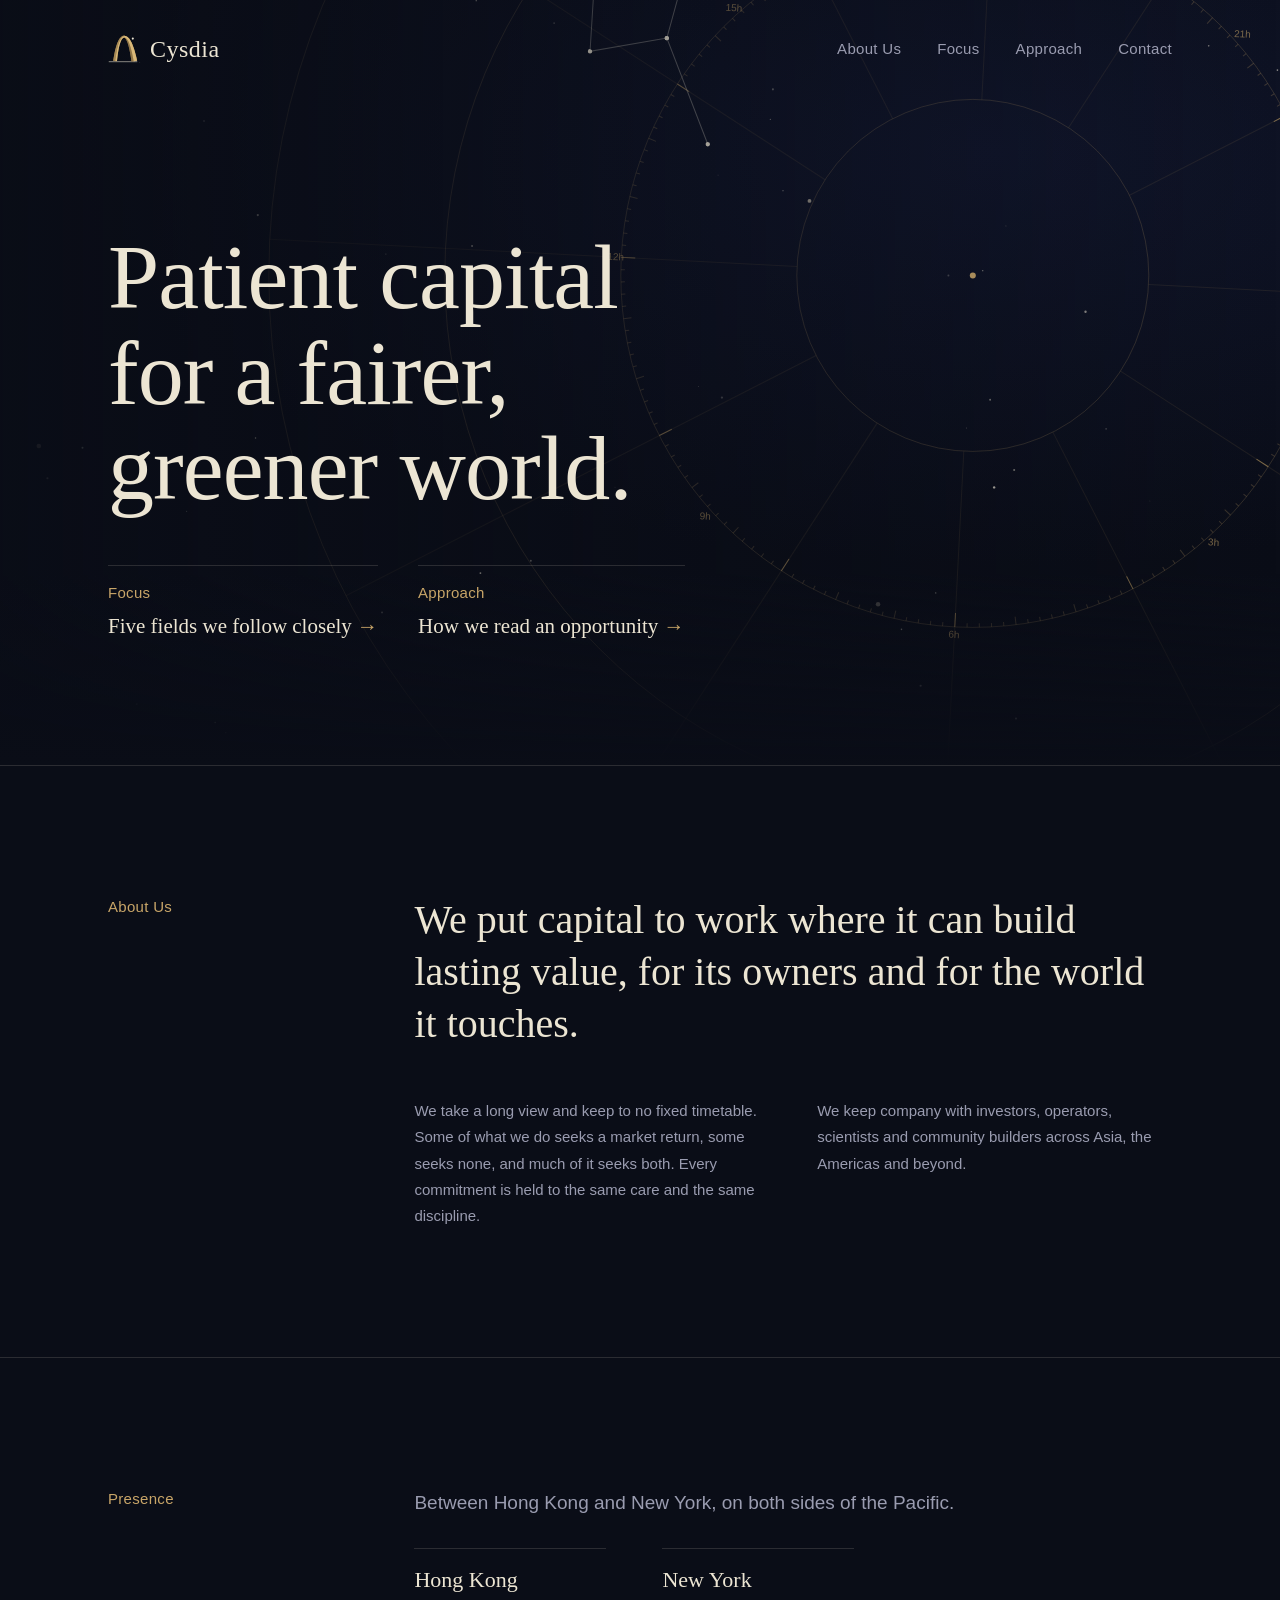
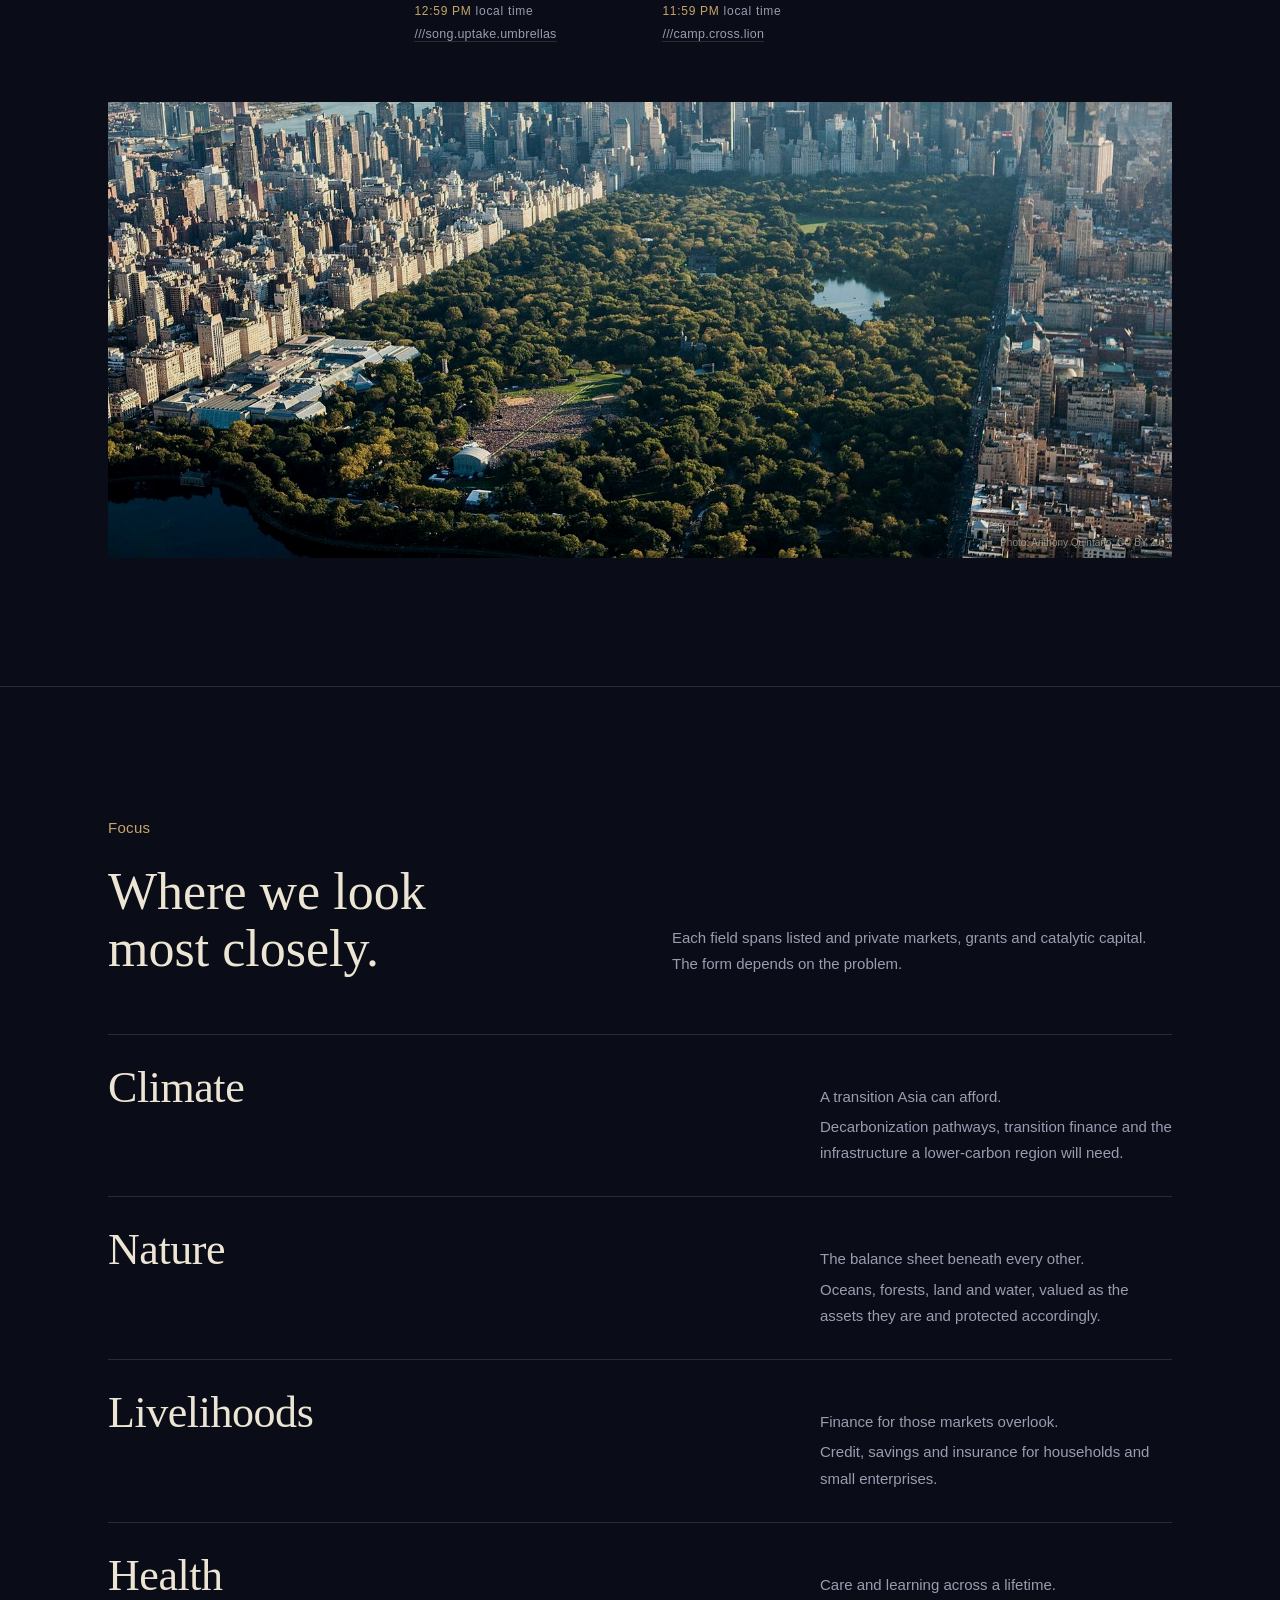
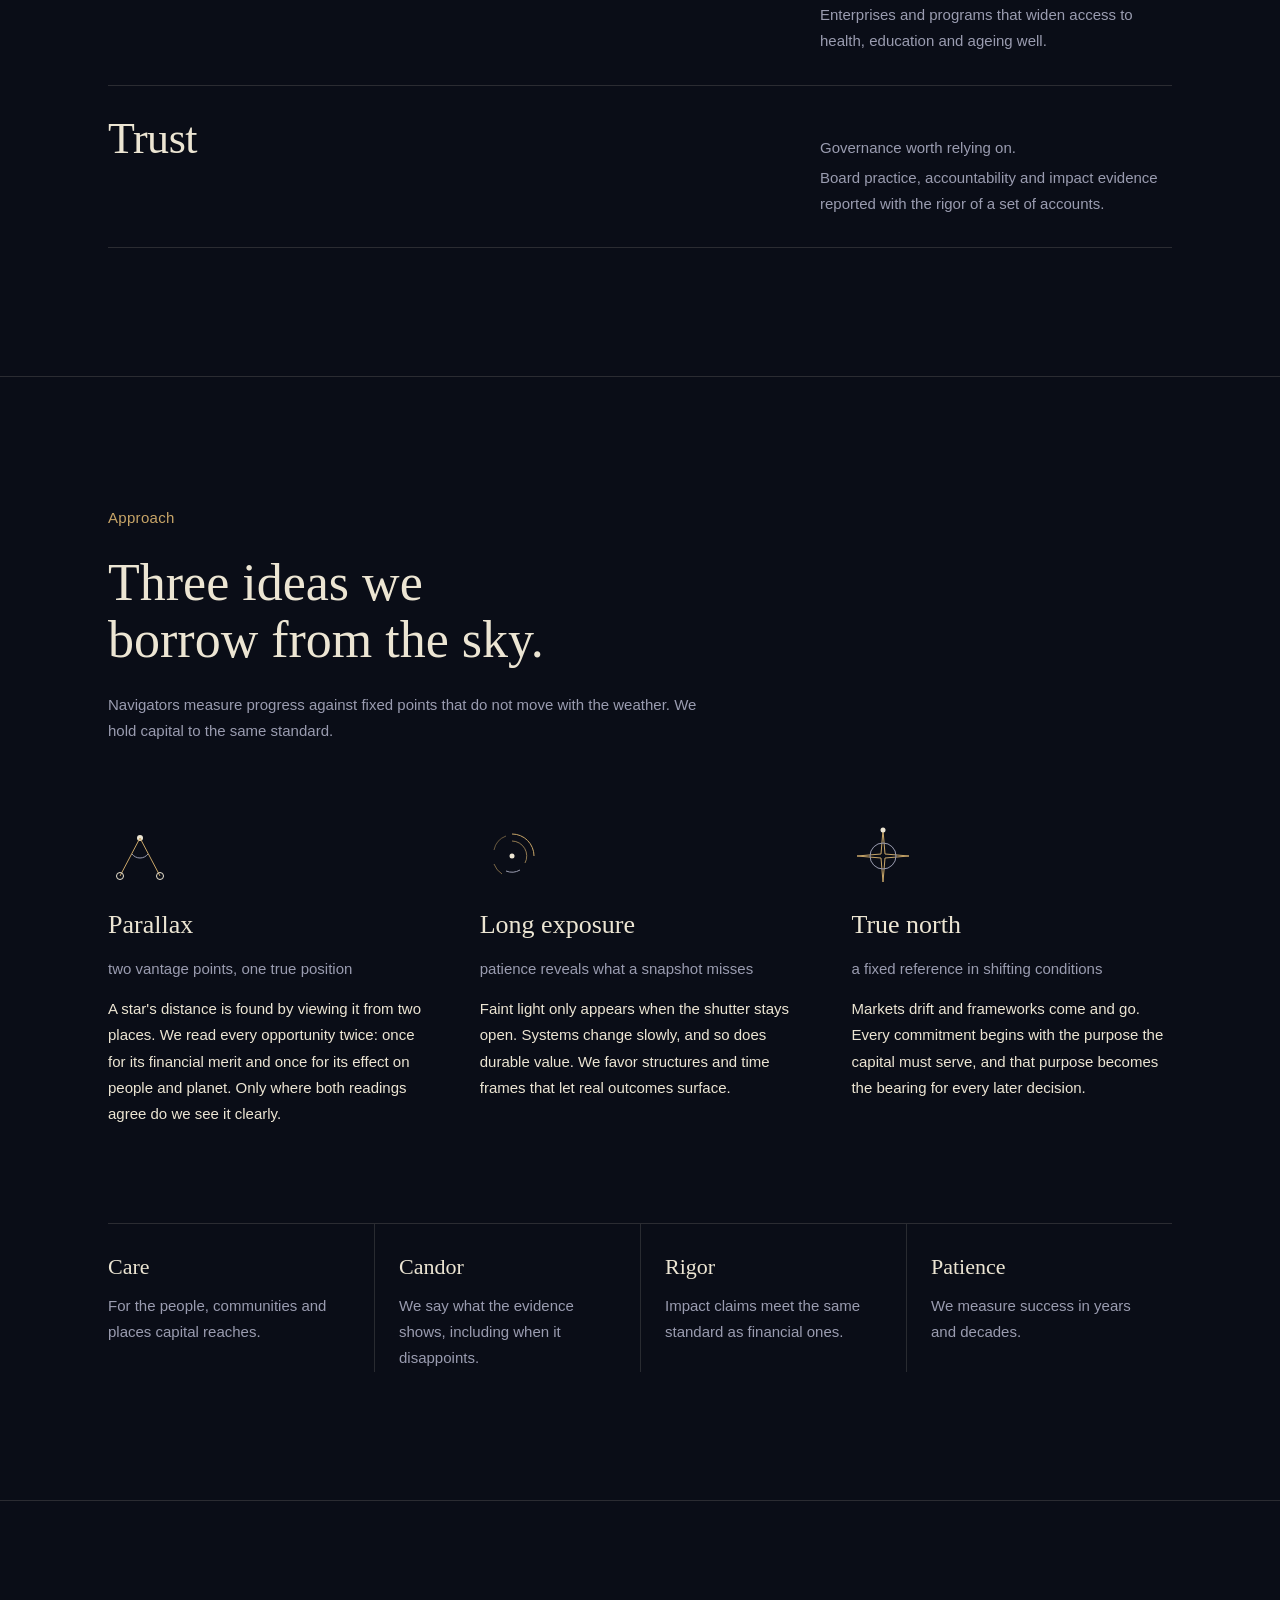
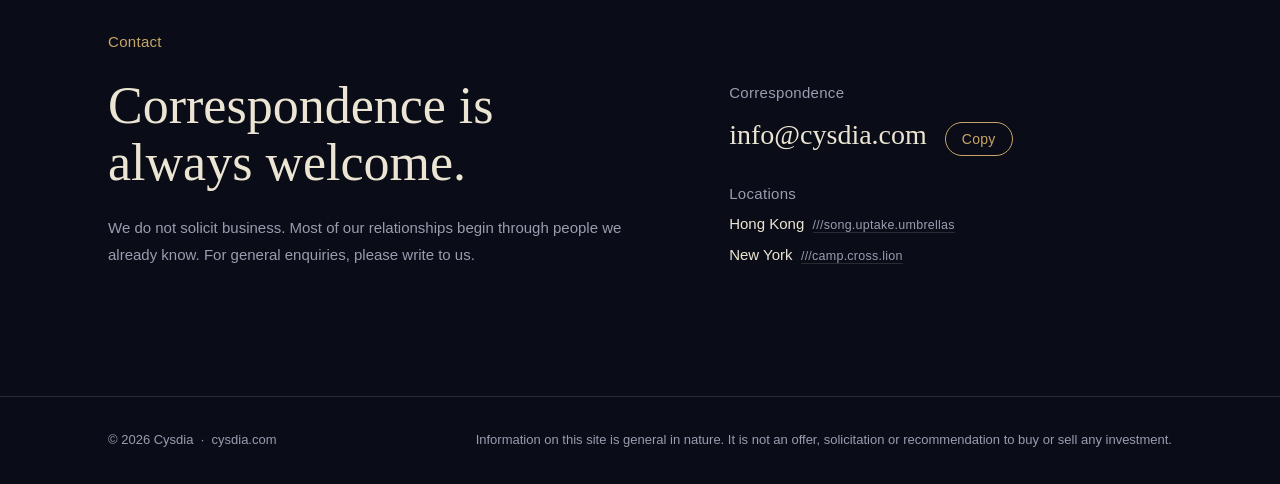
==== index.html @ 73b0a24a "Add files via upload" ====
<!doctype html>
<html lang="en">
<head>
<meta charset="utf-8">
<meta name="viewport" content="width=device-width, initial-scale=1, viewport-fit=cover">
<title>Cysdia</title>
<meta name="description" content="Patient capital for a fairer, greener world. Hong Kong and New York.">
<meta property="og:title" content="Cysdia">
<meta property="og:description" content="Patient capital for a fairer, greener world.">
<meta name="theme-color" content="#0a0d17">
<link rel="icon" href="data:image/svg+xml,%3Csvg%20style%3D%22background%3A%230a0d17%22%20xmlns%3D%22http%3A//www.w3.org/2000/svg%22%20viewBox%3D%220%200%2026%2026%22%20fill%3D%22none%22%20aria-hidden%3D%22true%22%3E%20%3Cline%20x1%3D%221%22%20y1%3D%2224%22%20x2%3D%2225%22%20y2%3D%2224%22%20stroke%3D%22%23ece5d3%22%20stroke-width%3D%220.8%22%20stroke-linecap%3D%22round%22%20opacity%3D%22.6%22/%3E%20%3Cpath%20d%3D%22M4.48%2023.29%20L4.84%2021.03%20L5.19%2018.97%20L5.55%2017.08%20L5.91%2015.34%20L6.28%2013.75%20L6.66%2012.29%20L7.03%2010.96%20L7.42%209.74%20L7.81%208.62%20L8.20%207.60%20L8.60%206.66%20L9.01%205.82%20L9.43%205.05%20L9.85%204.36%20L10.28%203.74%20L10.72%203.19%20L11.17%202.72%20L11.63%202.31%20L12.10%201.99%20L12.57%201.73%20L13.04%201.54%20L13.52%201.43%20L14.00%201.40%20L14.48%201.47%20L14.97%201.63%20L15.47%201.88%20L15.97%202.24%20L16.47%202.72%20L16.98%203.32%20L17.51%204.06%20L18.04%204.94%20L18.58%205.99%20L19.13%207.23%20L19.69%208.67%20L20.26%2010.33%20L20.85%2012.26%20L21.45%2014.47%20L22.07%2017.00%20L22.70%2019.89%20L23.35%2023.18%20L20.35%2023.80%20L19.90%2020.70%20L19.45%2017.97%20L19.01%2015.57%20L18.58%2013.46%20L18.15%2011.62%20L17.73%2010.02%20L17.32%208.63%20L16.91%207.43%20L16.51%206.41%20L16.12%205.55%20L15.74%204.82%20L15.36%204.23%20L14.98%203.76%20L14.62%203.39%20L14.26%203.11%20L13.92%202.93%20L13.57%202.83%20L13.24%202.80%20L12.91%202.84%20L12.57%202.96%20L12.24%203.14%20L11.90%203.39%20L11.56%203.71%20L11.22%204.10%20L10.88%204.56%20L10.53%205.09%20L10.19%205.70%20L9.85%206.40%20L9.51%207.18%20L9.18%208.05%20L8.84%209.03%20L8.51%2010.11%20L8.18%2011.30%20L7.85%2012.61%20L7.53%2014.06%20L7.20%2015.65%20L6.89%2017.40%20L6.57%2019.31%20L6.26%2021.42%20L5.95%2023.72%20Z%22%20fill%3D%22%237d6640%22/%3E%20%3Cpath%20d%3D%22M7.76%2023.72%20L8.00%2021.47%20L8.24%2019.42%20L8.49%2017.55%20L8.74%2015.84%20L9.00%2014.28%20L9.26%2012.86%20L9.53%2011.56%20L9.81%2010.39%20L10.08%209.32%20L10.37%208.35%20L10.65%207.49%20L10.95%206.71%20L11.24%206.01%20L11.54%205.40%20L11.84%204.87%20L12.15%204.41%20L12.46%204.02%20L12.77%203.70%20L13.09%203.44%20L13.42%203.26%20L13.76%203.15%20L14.12%203.12%20L14.48%203.16%20L14.86%203.27%20L15.25%203.47%20L15.64%203.75%20L16.05%204.14%20L16.47%204.62%20L16.90%205.22%20L17.35%205.95%20L17.80%206.82%20L18.26%207.83%20L18.72%209.02%20L19.20%2010.39%20L19.69%2011.97%20L20.18%2013.77%20L20.69%2015.83%20L21.20%2018.16%20L21.72%2020.80%20L22.25%2023.79%20L20.35%2023.80%20L19.90%2020.70%20L19.45%2017.97%20L19.01%2015.57%20L18.58%2013.46%20L18.15%2011.62%20L17.73%2010.02%20L17.32%208.63%20L16.91%207.43%20L16.51%206.41%20L16.12%205.55%20L15.74%204.82%20L15.36%204.23%20L14.98%203.76%20L14.62%203.39%20L14.26%203.11%20L13.92%202.93%20L13.57%202.83%20L13.24%202.80%20L12.91%202.84%20L12.57%202.96%20L12.24%203.14%20L11.90%203.39%20L11.56%203.71%20L11.22%204.10%20L10.88%204.56%20L10.53%205.09%20L10.19%205.70%20L9.85%206.40%20L9.51%207.18%20L9.18%208.05%20L8.84%209.03%20L8.51%2010.11%20L8.18%2011.30%20L7.85%2012.61%20L7.53%2014.06%20L7.20%2015.65%20L6.89%2017.40%20L6.57%2019.31%20L6.26%2021.42%20L5.95%2023.72%20Z%22%20fill%3D%22%238f7547%22/%3E%20%3Cpath%20d%3D%22M6.27%2023.29%20L6.55%2021.10%20L6.84%2019.08%20L7.14%2017.23%20L7.44%2015.53%20L7.74%2013.97%20L8.06%2012.54%20L8.38%2011.23%20L8.71%2010.02%20L9.04%208.91%20L9.39%207.90%20L9.74%206.97%20L10.10%206.13%20L10.47%205.36%20L10.85%204.67%20L11.25%204.05%20L11.65%203.51%20L12.07%203.03%20L12.51%202.63%20L12.96%202.30%20L13.42%202.05%20L13.90%201.87%20L14.40%201.77%20L14.91%201.76%20L15.43%201.84%20L15.96%202.01%20L16.49%202.28%20L17.04%202.66%20L17.59%203.15%20L18.16%203.76%20L18.73%204.51%20L19.32%205.40%20L19.92%206.45%20L20.53%207.67%20L21.15%209.09%20L21.79%2010.74%20L22.45%2012.62%20L23.12%2014.77%20L23.81%2017.23%20L24.51%2020.02%20L25.23%2023.19%20L23.35%2023.18%20L22.70%2019.89%20L22.07%2017.00%20L21.45%2014.47%20L20.85%2012.26%20L20.26%2010.33%20L19.69%208.67%20L19.13%207.23%20L18.58%205.99%20L18.04%204.94%20L17.51%204.06%20L16.98%203.32%20L16.47%202.72%20L15.97%202.24%20L15.47%201.88%20L14.97%201.63%20L14.48%201.47%20L14.00%201.40%20L13.52%201.43%20L13.04%201.54%20L12.57%201.73%20L12.10%201.99%20L11.63%202.31%20L11.17%202.72%20L10.72%203.19%20L10.28%203.74%20L9.85%204.36%20L9.43%205.05%20L9.01%205.82%20L8.60%206.66%20L8.20%207.60%20L7.81%208.62%20L7.42%209.74%20L7.03%2010.96%20L6.66%2012.29%20L6.28%2013.75%20L5.91%2015.34%20L5.55%2017.08%20L5.19%2018.97%20L4.84%2021.03%20L4.48%2023.29%20Z%22%20fill%3D%22%23a88a55%22/%3E%20%3Cpath%20d%3D%22M6.27%2023.29%20L6.55%2021.10%20L6.84%2019.08%20L7.14%2017.23%20L7.44%2015.53%20L7.74%2013.97%20L8.06%2012.54%20L8.38%2011.23%20L8.71%2010.02%20L9.04%208.91%20L9.39%207.90%20L9.74%206.97%20L10.10%206.13%20L10.47%205.36%20L10.85%204.67%20L11.25%204.05%20L11.65%203.51%20L12.07%203.03%20L12.51%202.63%20L12.96%202.30%20L13.42%202.05%20L13.90%201.87%20L14.40%201.77%20L14.91%201.76%20L15.43%201.84%20L15.96%202.01%20L16.49%202.28%20L17.04%202.66%20L17.59%203.15%20L18.16%203.76%20L18.73%204.51%20L19.32%205.40%20L19.92%206.45%20L20.53%207.67%20L21.15%209.09%20L21.79%2010.74%20L22.45%2012.62%20L23.12%2014.77%20L23.81%2017.23%20L24.51%2020.02%20L25.23%2023.19%20L22.25%2023.79%20L21.72%2020.80%20L21.20%2018.16%20L20.69%2015.83%20L20.18%2013.77%20L19.69%2011.97%20L19.20%2010.39%20L18.72%209.02%20L18.26%207.83%20L17.80%206.82%20L17.35%205.95%20L16.90%205.22%20L16.47%204.62%20L16.05%204.14%20L15.64%203.75%20L15.25%203.47%20L14.86%203.27%20L14.48%203.16%20L14.12%203.12%20L13.76%203.15%20L13.42%203.26%20L13.09%203.44%20L12.77%203.70%20L12.46%204.02%20L12.15%204.41%20L11.84%204.87%20L11.54%205.40%20L11.24%206.01%20L10.95%206.71%20L10.65%207.49%20L10.37%208.35%20L10.08%209.32%20L9.81%2010.39%20L9.53%2011.56%20L9.26%2012.86%20L9.00%2014.28%20L8.74%2015.84%20L8.49%2017.55%20L8.24%2019.42%20L8.00%2021.47%20L7.76%2023.72%20Z%22%20fill%3D%22%23d9b878%22/%3E%20%3Ccircle%20cx%3D%2221.5%22%20cy%3D%224%22%20r%3D%220.9%22%20fill%3D%22%23ece5d3%22/%3E%20%3C/svg%3E">
<style>
/* Layout: statement-led and stacked, after the reference sites. A night-sky hero with a turning star chart, a large mission statement, a typographic list of focus areas, then approach and contact. Deliberately dark-only. */
:root {
  --night: #0a0d17;
  --night-2: #10152a;
  --starlight: #ece5d3;
  --dim: #9a9cb0;
  --brass: #c8a568;
  --hair: rgba(236, 229, 211, 0.14);
  --display: Georgia, "Times New Roman", serif;
  --body: Verdana, Helvetica, Arial, sans-serif;
  --mono: Verdana, Helvetica, Arial, sans-serif;
  color-scheme: dark;
}
* { box-sizing: border-box; }
html { scroll-behavior: smooth; }
@media (prefers-reduced-motion: reduce) { html { scroll-behavior: auto; } }
body {
  margin: 0;
  background: var(--night);
  color: var(--starlight);
  font: 15px/1.75 var(--body);
  -webkit-font-smoothing: antialiased;
}
a { color: inherit; }
a:focus-visible, button:focus-visible { outline: 1px solid var(--brass); outline-offset: 4px; }

.wrap { max-width: 1160px; margin: 0 auto; padding-inline: clamp(16px, 5vw, 48px); }

/* Header */
header.top { position: absolute; top: env(safe-area-inset-top, 0px); left: 0; right: 0; z-index: 3; }
header.top .wrap { display: flex; justify-content: space-between; align-items: center; gap: 16px 24px; padding-block: 28px; flex-wrap: wrap; }
.mark { display: flex; align-items: center; gap: 12px; text-decoration: none; }
.mark svg { width: 30px; height: 30px; flex: none; }
.mark span { font-family: var(--display); font-size: 24px; letter-spacing: 0.02em; }
nav { display: flex; gap: clamp(18px, 3vw, 36px); flex-wrap: wrap; }
nav a { text-decoration: none; font-size: 15px; letter-spacing: 0.02em; color: var(--dim); transition: color .3s; }
nav a:hover { color: var(--starlight); }

/* Hero */
.hero { position: relative; overflow: hidden; background: radial-gradient(120% 90% at 78% 20%, var(--night-2) 0%, var(--night) 60%); }
.hero canvas { position: absolute; inset: 0; width: 100%; height: 100%; display: block; }
.hero .wrap { position: relative; z-index: 2; padding-block: clamp(150px, 22vw, 230px) clamp(80px, 10vw, 120px); }
.coords { font-family: var(--mono); font-size: 12px; letter-spacing: 0.08em; color: var(--brass); margin: 0 0 28px; }
h1 {
  font-family: var(--display); font-weight: 400; margin: 0; max-width: 15ch;
  font-size: clamp(42px, 7.4vw, 92px); line-height: 1.04; letter-spacing: -0.01em; text-wrap: balance;
}
.hero-links { display: flex; flex-wrap: wrap; gap: 14px 40px; margin-top: 48px; }
.hero-links a {
  display: grid; gap: 2px; text-decoration: none; min-width: 0;
  padding-top: 14px; border-top: 1px solid var(--hair); max-width: 20rem; transition: border-color .3s;
}
.hero-links a:hover { border-color: var(--brass); }
.hero-links small { font-size: 15px; letter-spacing: 0.02em; color: var(--brass); }
.hero-links span { font-family: var(--display); font-size: 21px; }
.hero-links span::after { content: " →"; color: var(--brass); }

/* Sections */
section { border-top: 1px solid var(--hair); }
section .wrap { padding-block: clamp(72px, 10vw, 128px); }
.eyebrow { display: flex; align-items: baseline; gap: 14px; font-size: 15px; letter-spacing: 0.02em; color: var(--brass); margin: 0 0 22px; }
h2 { font-family: var(--display); font-weight: 400; font-size: clamp(32px, 4.6vw, 52px); line-height: 1.1; margin: 0; max-width: 18ch; text-wrap: balance; }
.intro { max-width: 38rem; color: var(--dim); margin: 24px 0 0; }

/* Mission statement */
.mission .wrap { display: grid; grid-template-columns: minmax(0, 0.32fr) minmax(0, 1fr); gap: 24px 64px; }
.statement { font-family: var(--display); font-size: clamp(26px, 3.4vw, 40px); line-height: 1.3; margin: 0; text-wrap: pretty; }
.mission .sub { grid-column: 2; display: grid; grid-template-columns: repeat(2, minmax(0, 1fr)); gap: 24px 48px; margin-top: 24px; color: var(--dim); }
.mission .sub p { margin: 0; }

/* Focus list */
.focus-head { display: grid; grid-template-columns: minmax(0, 1fr) minmax(0, 1fr); gap: 24px 64px; align-items: end; margin-bottom: clamp(36px, 5vw, 56px); }
.focus-head .intro { margin: 0; }
.sectors { list-style: none; margin: 0; padding: 0; border-top: 1px solid var(--hair); }
.sector {
  display: grid; grid-template-columns: minmax(0, 1fr) minmax(0, 22rem); gap: 8px 48px; align-items: baseline;
  padding-block: clamp(20px, 2.6vw, 30px); border-bottom: 1px solid var(--hair);
}
.sector h3 {
  font-family: var(--display); font-weight: 400; margin: 0; line-height: 1.05;
  font-size: clamp(28px, 4vw, 44px); letter-spacing: -0.01em; transition: color .35s, transform .35s;
}
.sector p { margin: 0; color: var(--dim); }
.sector p b { display: block; font-weight: 400; margin-bottom: 4px; }
.sector:hover h3 { color: var(--brass); transform: translateX(6px); }
@media (prefers-reduced-motion: reduce) { .sector h3 { transition: none; } .sector:hover h3 { transform: none; } }

/* Approach */
.principles { display: grid; grid-template-columns: repeat(3, minmax(0, 1fr)); gap: clamp(28px, 4vw, 56px); margin-top: clamp(48px, 7vw, 80px); }
.principle { min-width: 0; display: grid; gap: 14px; align-content: start; }
.principle svg { width: 64px; height: 64px; }
.principle h3 { font-family: var(--display); font-weight: 400; font-size: 26px; margin: 0; }
.principle .term { font-size: 15px; color: var(--dim); margin: -6px 0 0; }
.principle p { margin: 0; }

/* Values strip */
.values { display: grid; grid-template-columns: repeat(4, minmax(0, 1fr)); margin-top: clamp(56px, 8vw, 96px); border-top: 1px solid var(--hair); }
.value { padding: 24px 24px 0 0; min-width: 0; }
.value + .value { padding-left: 24px; border-left: 1px solid var(--hair); }
.value h4 { margin: 0 0 6px; font-family: var(--display); font-weight: 400; font-size: 22px; }
.value p { margin: 0; font-size: 15px; color: var(--dim); }

/* Contact */
.contact .wrap { display: grid; grid-template-columns: minmax(0, 1.1fr) minmax(0, 0.9fr); gap: 48px 80px; align-items: end; }
.address { display: grid; gap: 22px; }
.address .row { display: grid; gap: 4px; }
.address .label { font-size: 15px; letter-spacing: 0.02em; color: var(--dim); }
.email-line { display: flex; flex-wrap: wrap; align-items: baseline; gap: 12px 18px; }
.email { font-family: var(--display); font-size: clamp(22px, 2.6vw, 28px); overflow-wrap: anywhere; user-select: all; }
.copy {
  font: 14px var(--body); letter-spacing: 0.02em;
  background: none; color: var(--brass); border: 1px solid var(--brass); border-radius: 999px;
  padding: 8px 16px; cursor: pointer; transition: background .25s, color .25s;
}
.copy:hover { background: var(--brass); color: var(--night); }


/* Central Park gallery */
.park-head { display: grid; grid-template-columns: minmax(0, 0.32fr) minmax(0, 1fr); gap: 16px 64px; margin-bottom: clamp(32px, 5vw, 56px); }
.park-body { display: grid; gap: 28px; min-width: 0; }
.offices { display: flex; flex-wrap: wrap; gap: 16px 56px; margin: 0; }
.offices div { display: grid; gap: 2px; padding-top: 12px; border-top: 1px solid var(--hair); min-width: 12rem; }
.offices dt { font-family: var(--display); font-size: 22px; }
.offices dd { margin: 0; font-family: var(--mono); font-size: 12px; letter-spacing: 0.06em; color: var(--dim); }
.w3w { color: var(--dim); text-decoration: none; font-family: var(--mono); font-size: 12.5px; letter-spacing: 0.02em; border-bottom: 1px solid var(--hair); transition: color .25s, border-color .25s; overflow-wrap: anywhere; }
.w3w:hover { color: var(--starlight); border-color: var(--brass); }
.offices .clock { color: var(--brass); font-variant-numeric: tabular-nums; }
.park-note { margin: 0; max-width: 40rem; color: var(--dim); font-size: clamp(17px, 1.6vw, 19px); }
.park-grid { display: grid; grid-template-columns: minmax(0, 1fr); }
.park-grid figure { margin: 0; min-width: 0; display: grid; gap: 10px; align-content: start; }

.park-grid img { width: 100%; height: auto; max-width: 100%; object-fit: cover; display: block; aspect-ratio: 3 / 2; filter: saturate(0.82) contrast(1.04); }
.park-grid .p-wide img { aspect-ratio: 21 / 9; object-position: 50% 62%; filter: saturate(0.85) brightness(0.92) contrast(1.05); }
.park-grid figcaption { font-family: var(--mono); font-size: 11.5px; letter-spacing: 0.06em; color: var(--dim); }
.park-grid .p-wide { position: relative; }
.photo-credit { position: absolute; right: 8px; bottom: 6px; font-size: 10px; color: rgba(236,229,211,0.55); text-shadow: 0 0 4px rgba(0,0,0,0.6); }
.photo-credit a { text-decoration: none; }
@media (max-width: 860px) {
  .park-head { grid-template-columns: minmax(0, 1fr); }
  .park-grid .p-wide img { aspect-ratio: 16 / 10; }
}

footer { border-top: 1px solid var(--hair); }
footer .wrap { padding-block: 32px; display: flex; justify-content: space-between; gap: 16px 40px; flex-wrap: wrap; font-size: 13px; color: var(--dim); }
footer p { margin: 0; max-width: 48rem; }

@media (max-width: 860px) {
  .mission .wrap, .focus-head, .contact .wrap { grid-template-columns: minmax(0, 1fr); }
  .mission .sub { grid-column: 1; }
  .sector { grid-template-columns: minmax(0, 1fr); }
  .principles { grid-template-columns: minmax(0, 1fr); }
  .principle { grid-template-columns: 64px minmax(0, 1fr); column-gap: 22px; }
  .principle svg { grid-row: span 3; }
  .values { grid-template-columns: repeat(2, minmax(0, 1fr)); }
  .value:nth-child(3) { padding-left: 0; border-left: 0; }
  .value:nth-child(n+3) { padding-top: 24px; }
}
@media (max-width: 520px) {
  .mission .sub { grid-template-columns: minmax(0, 1fr); }
  .principle { grid-template-columns: minmax(0, 1fr); }
  .principle svg { grid-row: auto; width: 52px; height: 52px; }
  .values { grid-template-columns: minmax(0, 1fr); }
  .value, .value + .value { padding-left: 0; border-left: 0; }
}
</style>
</head>
<body>
<header class="top">
  <div class="wrap">
    <a class="mark" href="#top" aria-label="Cysdia, home">
      <svg viewBox="0 0 26 26" fill="none" aria-hidden="true">
        <line x1="1" y1="24" x2="25" y2="24" stroke="#ece5d3" stroke-width="0.8" stroke-linecap="round" opacity=".6"/>
        <path d="M4.48 23.29 L4.84 21.03 L5.19 18.97 L5.55 17.08 L5.91 15.34 L6.28 13.75 L6.66 12.29 L7.03 10.96 L7.42 9.74 L7.81 8.62 L8.20 7.60 L8.60 6.66 L9.01 5.82 L9.43 5.05 L9.85 4.36 L10.28 3.74 L10.72 3.19 L11.17 2.72 L11.63 2.31 L12.10 1.99 L12.57 1.73 L13.04 1.54 L13.52 1.43 L14.00 1.40 L14.48 1.47 L14.97 1.63 L15.47 1.88 L15.97 2.24 L16.47 2.72 L16.98 3.32 L17.51 4.06 L18.04 4.94 L18.58 5.99 L19.13 7.23 L19.69 8.67 L20.26 10.33 L20.85 12.26 L21.45 14.47 L22.07 17.00 L22.70 19.89 L23.35 23.18 L20.35 23.80 L19.90 20.70 L19.45 17.97 L19.01 15.57 L18.58 13.46 L18.15 11.62 L17.73 10.02 L17.32 8.63 L16.91 7.43 L16.51 6.41 L16.12 5.55 L15.74 4.82 L15.36 4.23 L14.98 3.76 L14.62 3.39 L14.26 3.11 L13.92 2.93 L13.57 2.83 L13.24 2.80 L12.91 2.84 L12.57 2.96 L12.24 3.14 L11.90 3.39 L11.56 3.71 L11.22 4.10 L10.88 4.56 L10.53 5.09 L10.19 5.70 L9.85 6.40 L9.51 7.18 L9.18 8.05 L8.84 9.03 L8.51 10.11 L8.18 11.30 L7.85 12.61 L7.53 14.06 L7.20 15.65 L6.89 17.40 L6.57 19.31 L6.26 21.42 L5.95 23.72 Z" fill="#7d6640"/>
        <path d="M7.76 23.72 L8.00 21.47 L8.24 19.42 L8.49 17.55 L8.74 15.84 L9.00 14.28 L9.26 12.86 L9.53 11.56 L9.81 10.39 L10.08 9.32 L10.37 8.35 L10.65 7.49 L10.95 6.71 L11.24 6.01 L11.54 5.40 L11.84 4.87 L12.15 4.41 L12.46 4.02 L12.77 3.70 L13.09 3.44 L13.42 3.26 L13.76 3.15 L14.12 3.12 L14.48 3.16 L14.86 3.27 L15.25 3.47 L15.64 3.75 L16.05 4.14 L16.47 4.62 L16.90 5.22 L17.35 5.95 L17.80 6.82 L18.26 7.83 L18.72 9.02 L19.20 10.39 L19.69 11.97 L20.18 13.77 L20.69 15.83 L21.20 18.16 L21.72 20.80 L22.25 23.79 L20.35 23.80 L19.90 20.70 L19.45 17.97 L19.01 15.57 L18.58 13.46 L18.15 11.62 L17.73 10.02 L17.32 8.63 L16.91 7.43 L16.51 6.41 L16.12 5.55 L15.74 4.82 L15.36 4.23 L14.98 3.76 L14.62 3.39 L14.26 3.11 L13.92 2.93 L13.57 2.83 L13.24 2.80 L12.91 2.84 L12.57 2.96 L12.24 3.14 L11.90 3.39 L11.56 3.71 L11.22 4.10 L10.88 4.56 L10.53 5.09 L10.19 5.70 L9.85 6.40 L9.51 7.18 L9.18 8.05 L8.84 9.03 L8.51 10.11 L8.18 11.30 L7.85 12.61 L7.53 14.06 L7.20 15.65 L6.89 17.40 L6.57 19.31 L6.26 21.42 L5.95 23.72 Z" fill="#8f7547"/>
        <path d="M6.27 23.29 L6.55 21.10 L6.84 19.08 L7.14 17.23 L7.44 15.53 L7.74 13.97 L8.06 12.54 L8.38 11.23 L8.71 10.02 L9.04 8.91 L9.39 7.90 L9.74 6.97 L10.10 6.13 L10.47 5.36 L10.85 4.67 L11.25 4.05 L11.65 3.51 L12.07 3.03 L12.51 2.63 L12.96 2.30 L13.42 2.05 L13.90 1.87 L14.40 1.77 L14.91 1.76 L15.43 1.84 L15.96 2.01 L16.49 2.28 L17.04 2.66 L17.59 3.15 L18.16 3.76 L18.73 4.51 L19.32 5.40 L19.92 6.45 L20.53 7.67 L21.15 9.09 L21.79 10.74 L22.45 12.62 L23.12 14.77 L23.81 17.23 L24.51 20.02 L25.23 23.19 L23.35 23.18 L22.70 19.89 L22.07 17.00 L21.45 14.47 L20.85 12.26 L20.26 10.33 L19.69 8.67 L19.13 7.23 L18.58 5.99 L18.04 4.94 L17.51 4.06 L16.98 3.32 L16.47 2.72 L15.97 2.24 L15.47 1.88 L14.97 1.63 L14.48 1.47 L14.00 1.40 L13.52 1.43 L13.04 1.54 L12.57 1.73 L12.10 1.99 L11.63 2.31 L11.17 2.72 L10.72 3.19 L10.28 3.74 L9.85 4.36 L9.43 5.05 L9.01 5.82 L8.60 6.66 L8.20 7.60 L7.81 8.62 L7.42 9.74 L7.03 10.96 L6.66 12.29 L6.28 13.75 L5.91 15.34 L5.55 17.08 L5.19 18.97 L4.84 21.03 L4.48 23.29 Z" fill="#a88a55"/>
        <path d="M6.27 23.29 L6.55 21.10 L6.84 19.08 L7.14 17.23 L7.44 15.53 L7.74 13.97 L8.06 12.54 L8.38 11.23 L8.71 10.02 L9.04 8.91 L9.39 7.90 L9.74 6.97 L10.10 6.13 L10.47 5.36 L10.85 4.67 L11.25 4.05 L11.65 3.51 L12.07 3.03 L12.51 2.63 L12.96 2.30 L13.42 2.05 L13.90 1.87 L14.40 1.77 L14.91 1.76 L15.43 1.84 L15.96 2.01 L16.49 2.28 L17.04 2.66 L17.59 3.15 L18.16 3.76 L18.73 4.51 L19.32 5.40 L19.92 6.45 L20.53 7.67 L21.15 9.09 L21.79 10.74 L22.45 12.62 L23.12 14.77 L23.81 17.23 L24.51 20.02 L25.23 23.19 L22.25 23.79 L21.72 20.80 L21.20 18.16 L20.69 15.83 L20.18 13.77 L19.69 11.97 L19.20 10.39 L18.72 9.02 L18.26 7.83 L17.80 6.82 L17.35 5.95 L16.90 5.22 L16.47 4.62 L16.05 4.14 L15.64 3.75 L15.25 3.47 L14.86 3.27 L14.48 3.16 L14.12 3.12 L13.76 3.15 L13.42 3.26 L13.09 3.44 L12.77 3.70 L12.46 4.02 L12.15 4.41 L11.84 4.87 L11.54 5.40 L11.24 6.01 L10.95 6.71 L10.65 7.49 L10.37 8.35 L10.08 9.32 L9.81 10.39 L9.53 11.56 L9.26 12.86 L9.00 14.28 L8.74 15.84 L8.49 17.55 L8.24 19.42 L8.00 21.47 L7.76 23.72 Z" fill="#d9b878"/>
        <circle cx="21.5" cy="4" r="0.9" fill="#ece5d3"/>
      </svg>
      <span>Cysdia</span>
    </a>
    <nav aria-label="Sections">
      <a href="#about">About Us</a>
      <a href="#focus">Focus</a>
      <a href="#approach">Approach</a>
      <a href="#contact">Contact</a>
    </nav>
  </div>
</header>

<main id="top">
  <div class="hero">
    <canvas id="sky" aria-hidden="true"></canvas>
    <div class="wrap">
      <h1>Patient capital for a fairer, greener world.</h1>
      <div class="hero-links">
        <a href="#focus"><small>Focus</small><span>Five fields we follow closely</span></a>
        <a href="#approach"><small>Approach</small><span>How we read an opportunity</span></a>
      </div>
    </div>
  </div>

  <section id="about" class="mission">
    <div class="wrap">
      <p class="eyebrow">About Us</p>
      <div>
        <p class="statement">We put capital to work where it can build lasting value, for its owners and for the world it touches.</p>
      </div>
      <div class="sub">
        <p>We take a long view and keep to no fixed timetable. Some of what we do seeks a market return, some seeks none, and much of it seeks both. Every commitment is held to the same care and the same discipline.</p>
        <p>We keep company with investors, operators, scientists and community builders across Asia, the Americas and beyond.</p>
      </div>
    </div>
  </section>


  <section class="park" aria-label="Central Park, New York">
    <div class="wrap">
      <div class="park-head">
        <p class="eyebrow">Presence</p>
        <div class="park-body">
          <p class="park-note">Between Hong Kong and New York, on both sides of the Pacific.</p>
          <dl class="offices">
            <div><dt>Hong Kong</dt><dd><span class="clock" data-tz="Asia/Hong_Kong">&nbsp;</span> local time</dd><dd><a class="w3w" href="https://what3words.com/song.uptake.umbrellas" target="_blank" rel="noopener">///song.uptake.umbrellas</a></dd></div>
            <div><dt>New York</dt><dd><span class="clock" data-tz="America/New_York">&nbsp;</span> local time</dd><dd><a class="w3w" href="https://what3words.com/camp.cross.lion" target="_blank" rel="noopener">///camp.cross.lion</a></dd></div>
          </dl>
        </div>
      </div>
      <div class="park-grid">
        <figure class="p-wide"><img src="[data-uri]" alt="Aerial view of Central Park looking south toward Midtown Manhattan, the Reservoir and Great Lawn below" loading="lazy" width="1600" height="1067"><span class="photo-credit">Photo: Anthony Quintano, <a href="https://creativecommons.org/licenses/by/2.0/" target="_blank" rel="noopener">CC BY 2.0</a></span></figure>
      </div>
    </div>
  </section>

  <section id="focus">
    <div class="wrap">
      <div class="focus-head">
        <div>
          <p class="eyebrow">Focus</p>
          <h2>Where we look most closely.</h2>
        </div>
        <p class="intro">Each field spans listed and private markets, grants and catalytic capital. The form depends on the problem.</p>
      </div>
      <ul class="sectors">
        <li class="sector">
          <h3>Climate</h3>
          <p><b>A transition Asia can afford.</b>Decarbonization pathways, transition finance and the infrastructure a lower-carbon region will need.</p>
        </li>
        <li class="sector">
          <h3>Nature</h3>
          <p><b>The balance sheet beneath every other.</b>Oceans, forests, land and water, valued as the assets they are and protected accordingly.</p>
        </li>
        <li class="sector">
          <h3>Livelihoods</h3>
          <p><b>Finance for those markets overlook.</b>Credit, savings and insurance for households and small enterprises.</p>
        </li>
        <li class="sector">
          <h3>Health</h3>
          <p><b>Care and learning across a lifetime.</b>Enterprises and programs that widen access to health, education and ageing well.</p>
        </li>
        <li class="sector">
          <h3>Trust</h3>
          <p><b>Governance worth relying on.</b>Board practice, accountability and impact evidence reported with the rigor of a set of accounts.</p>
        </li>
      </ul>
    </div>
  </section>

  <section id="approach">
    <div class="wrap">
      <p class="eyebrow">Approach</p>
      <h2>Three ideas we borrow from the sky.</h2>
      <p class="intro">Navigators measure progress against fixed points that do not move with the weather. We hold capital to the same standard.</p>

      <div class="principles">
        <article class="principle">
          <svg viewBox="0 0 64 64" fill="none" aria-hidden="true">
            <circle cx="32" cy="14" r="3" fill="#ece5d3"/>
            <line x1="32" y1="14" x2="12" y2="52" stroke="#c8a568" stroke-width="1"/>
            <line x1="32" y1="14" x2="52" y2="52" stroke="#c8a568" stroke-width="1"/>
            <circle cx="12" cy="52" r="3.5" fill="none" stroke="#ece5d3"/>
            <circle cx="52" cy="52" r="3.5" fill="none" stroke="#ece5d3"/>
            <path d="M24 30 a10 10 0 0 0 16 0" stroke="#9a9cb0" stroke-width="1"/>
          </svg>
          <h3>Parallax</h3>
          <p class="term">two vantage points, one true position</p>
          <p>A star's distance is found by viewing it from two places. We read every opportunity twice: once for its financial merit and once for its effect on people and planet. Only where both readings agree do we see it clearly.</p>
        </article>
        <article class="principle">
          <svg viewBox="0 0 64 64" fill="none" aria-hidden="true">
            <circle cx="32" cy="32" r="2.5" fill="#ece5d3"/>
            <path d="M32 10 a22 22 0 0 1 22 22" stroke="#c8a568" stroke-width="1"/>
            <path d="M32 17 a15 15 0 0 1 13 22" stroke="#c8a568" stroke-width="1" opacity=".7"/>
            <path d="M14 26 a19 19 0 0 1 12 -14" stroke="#c8a568" stroke-width="1" opacity=".5"/>
            <path d="M22 50 a20 20 0 0 1 -8 -10" stroke="#c8a568" stroke-width="1" opacity=".6"/>
            <path d="M40 46 a16 16 0 0 1 -14 1" stroke="#9a9cb0" stroke-width="1"/>
          </svg>
          <h3>Long exposure</h3>
          <p class="term">patience reveals what a snapshot misses</p>
          <p>Faint light only appears when the shutter stays open. Systems change slowly, and so does durable value. We favor structures and time frames that let real outcomes surface.</p>
        </article>
        <article class="principle">
          <svg viewBox="0 0 64 64" fill="none" aria-hidden="true">
            <path d="M32 6 L34 30 L58 32 L34 34 L32 58 L30 34 L6 32 L30 30 Z" stroke="#c8a568" stroke-width="1" fill="none"/>
            <circle cx="32" cy="32" r="13" stroke="#9a9cb0" stroke-width="1"/>
            <circle cx="32" cy="6" r="2.5" fill="#ece5d3"/>
          </svg>
          <h3>True north</h3>
          <p class="term">a fixed reference in shifting conditions</p>
          <p>Markets drift and frameworks come and go. Every commitment begins with the purpose the capital must serve, and that purpose becomes the bearing for every later decision.</p>
        </article>
      </div>

      <div class="values">
        <div class="value"><h4>Care</h4><p>For the people, communities and places capital reaches.</p></div>
        <div class="value"><h4>Candor</h4><p>We say what the evidence shows, including when it disappoints.</p></div>
        <div class="value"><h4>Rigor</h4><p>Impact claims meet the same standard as financial ones.</p></div>
        <div class="value"><h4>Patience</h4><p>We measure success in years and decades.</p></div>
      </div>
    </div>
  </section>

  <section id="contact" class="contact">
    <div class="wrap">
      <div>
        <p class="eyebrow">Contact</p>
        <h2>Correspondence is always welcome.</h2>
        <p class="intro">We do not solicit business. Most of our relationships begin through people we already know. For general enquiries, please write to us.</p>
      </div>
      <div class="address">
        <div class="row">
          <span class="label">Correspondence</span>
          <div class="email-line">
            <span class="email" id="email">info@cysdia.com</span>
            <button class="copy" id="copy" type="button">Copy</button>
          </div>
        </div>
        <div class="row">
          <span class="label">Locations</span>
          <span>Hong Kong &nbsp;<a class="w3w" href="https://what3words.com/song.uptake.umbrellas" target="_blank" rel="noopener">///song.uptake.umbrellas</a></span>
          <span>New York &nbsp;<a class="w3w" href="https://what3words.com/camp.cross.lion" target="_blank" rel="noopener">///camp.cross.lion</a></span>
        </div>
      </div>
    </div>
  </section>
</main>

<footer>
  <div class="wrap">
    <span>© 2026 Cysdia &nbsp;·&nbsp; cysdia.com</span>
    <p>Information on this site is general in nature. It is not an offer, solicitation or recommendation to buy or sell any investment.</p>
  </div>
</footer>

<script>
(function () {
  // Copy email
  var btn = document.getElementById('copy');
  var email = document.getElementById('email');
  btn.addEventListener('click', function () {
    var text = email.textContent.trim();
    function selectIt() {
      var r = document.createRange(); r.selectNodeContents(email);
      var s = window.getSelection(); s.removeAllRanges(); s.addRange(r);
      btn.textContent = 'Selected';
    }
    try {
      navigator.clipboard.writeText(text).then(function () { btn.textContent = 'Copied'; }, selectIt);
    } catch (e) { selectIt(); }
    setTimeout(function () { btn.textContent = 'Copy'; }, 2200);
  });

  // Office clocks (Intl handles daylight saving automatically)
  var clocks = document.querySelectorAll('.clock');
  function tick() {
    clocks.forEach(function (el) {
      try { el.textContent = new Date().toLocaleTimeString('en-US', { timeZone: el.dataset.tz, hour: 'numeric', minute: '2-digit' }); } catch (e) {}
    });
  }
  tick(); setInterval(tick, 30000);

  // Star chart
  var c = document.getElementById('sky');
  var ctx = c.getContext('2d');
  var reduce = window.matchMedia('(prefers-reduced-motion: reduce)').matches;
  var W, H, dpr, stars = [], pole, R;
  var seed = 7;
  function rnd() { seed = (seed * 16807) % 2147483647; return (seed - 1) / 2147483646; }

  // A small invented constellation, in polar coords around the pole
  var figure = [[0.42, 3.55], [0.55, 3.75], [0.63, 3.62], [0.74, 3.86], [0.66, 4.05], [0.55, 3.75]];

  function build() {
    dpr = Math.min(window.devicePixelRatio || 1, 2);
    W = c.clientWidth; H = c.clientHeight;
    c.width = W * dpr; c.height = H * dpr;
    ctx.setTransform(dpr, 0, 0, dpr, 0, 0);
    var narrow = W < 700;
    pole = { x: narrow ? W * 0.85 : W * 0.76, y: narrow ? H * 0.2 : H * 0.36 };
    R = Math.max(W, H) * (narrow ? 0.7 : 0.55);
    seed = 7; stars = [];
    var n = Math.round(W * H / 2600);
    for (var i = 0; i < n; i++) {
      var d = Math.sqrt(rnd()) * Math.hypot(W, H);
      stars.push({ r: d, a: rnd() * Math.PI * 2, s: rnd() < 0.06 ? 1.4 + rnd() : 0.4 + rnd() * 0.8, tw: rnd() * 6.28, b: 0.35 + rnd() * 0.65 });
    }
  }

  function draw(t) {
    var rot = reduce ? 0 : t * 0.000018;
    ctx.clearRect(0, 0, W, H);

    // Chart rings and ticks
    ctx.save();
    ctx.translate(pole.x, pole.y);
    ctx.strokeStyle = 'rgba(200,165,104,0.20)';
    ctx.lineWidth = 1;
    [0.25, 0.5, 0.75, 1].forEach(function (k) { ctx.beginPath(); ctx.arc(0, 0, R * k, 0, Math.PI * 2); ctx.stroke(); });
    ctx.rotate(rot);
    for (var i = 0; i < 360; i += 2) {
      var a = i * Math.PI / 180, len = i % 30 === 0 ? 14 : (i % 10 === 0 ? 8 : 4);
      ctx.beginPath();
      ctx.moveTo(Math.cos(a) * R * 0.5, Math.sin(a) * R * 0.5);
      ctx.lineTo(Math.cos(a) * (R * 0.5 - len), Math.sin(a) * (R * 0.5 - len));
      ctx.strokeStyle = i % 30 === 0 ? 'rgba(200,165,104,0.55)' : 'rgba(200,165,104,0.25)';
      ctx.stroke();
    }
    ctx.strokeStyle = 'rgba(200,165,104,0.10)';
    for (var h = 0; h < 12; h++) {
      var b = h * Math.PI / 6;
      ctx.beginPath(); ctx.moveTo(Math.cos(b) * R * 0.25, Math.sin(b) * R * 0.25); ctx.lineTo(Math.cos(b) * R, Math.sin(b) * R); ctx.stroke();
    }
    ctx.fillStyle = 'rgba(200,165,104,0.6)';
    ctx.font = '10px Verdana, Arial, sans-serif';
    for (var hr = 0; hr < 24; hr += 3) {
      var ang = hr * Math.PI / 12;
      ctx.fillText(hr + 'h', Math.cos(ang) * (R * 0.5 + 8) - 6, Math.sin(ang) * (R * 0.5 + 8) + 3);
    }
    // Constellation
    ctx.strokeStyle = 'rgba(236,229,211,0.35)';
    ctx.beginPath();
    figure.forEach(function (p, j) {
      var x = Math.cos(p[1]) * R * p[0], y = Math.sin(p[1]) * R * p[0];
      j ? ctx.lineTo(x, y) : ctx.moveTo(x, y);
    });
    ctx.stroke();
    figure.forEach(function (p) {
      ctx.beginPath(); ctx.arc(Math.cos(p[1]) * R * p[0], Math.sin(p[1]) * R * p[0], 2.2, 0, Math.PI * 2);
      ctx.fillStyle = '#ece5d3'; ctx.fill();
    });
    ctx.restore();

    // Stars rotating about the pole
    for (var k = 0; k < stars.length; k++) {
      var s = stars[k];
      var a2 = s.a + rot * 1.0;
      var x = pole.x + Math.cos(a2) * s.r, y = pole.y + Math.sin(a2) * s.r;
      if (x < -4 || y < -4 || x > W + 4 || y > H + 4) continue;
      var tw = reduce ? 1 : 0.75 + 0.25 * Math.sin(t * 0.0015 + s.tw);
      ctx.globalAlpha = s.b * tw;
      ctx.fillStyle = s.s > 1.3 ? '#f3e7c8' : '#ece5d3';
      ctx.beginPath(); ctx.arc(x, y, s.s, 0, Math.PI * 2); ctx.fill();
    }
    ctx.globalAlpha = 1;

    // Pole star
    ctx.beginPath(); ctx.arc(pole.x, pole.y, 3, 0, Math.PI * 2); ctx.fillStyle = '#c8a568'; ctx.fill();

    // Fade toward the text side so copy stays legible
    var g = ctx.createLinearGradient(0, 0, W, 0);
    g.addColorStop(0, 'rgba(10,13,23,0.85)'); g.addColorStop(0.5, 'rgba(10,13,23,0.35)'); g.addColorStop(1, 'rgba(10,13,23,0)');
    ctx.fillStyle = g; ctx.fillRect(0, 0, W, H);
    var g2 = ctx.createLinearGradient(0, H * 0.75, 0, H);
    g2.addColorStop(0, 'rgba(10,13,23,0)'); g2.addColorStop(1, 'rgba(10,13,23,1)');
    ctx.fillStyle = g2; ctx.fillRect(0, H * 0.75, W, H * 0.25);

    if (!reduce) requestAnimationFrame(draw);
  }

  build();
  requestAnimationFrame(draw);
  var to;
  window.addEventListener('resize', function () { clearTimeout(to); to = setTimeout(function () { build(); if (reduce) draw(0); }, 120); });
})();
</script>
</body>
</html>
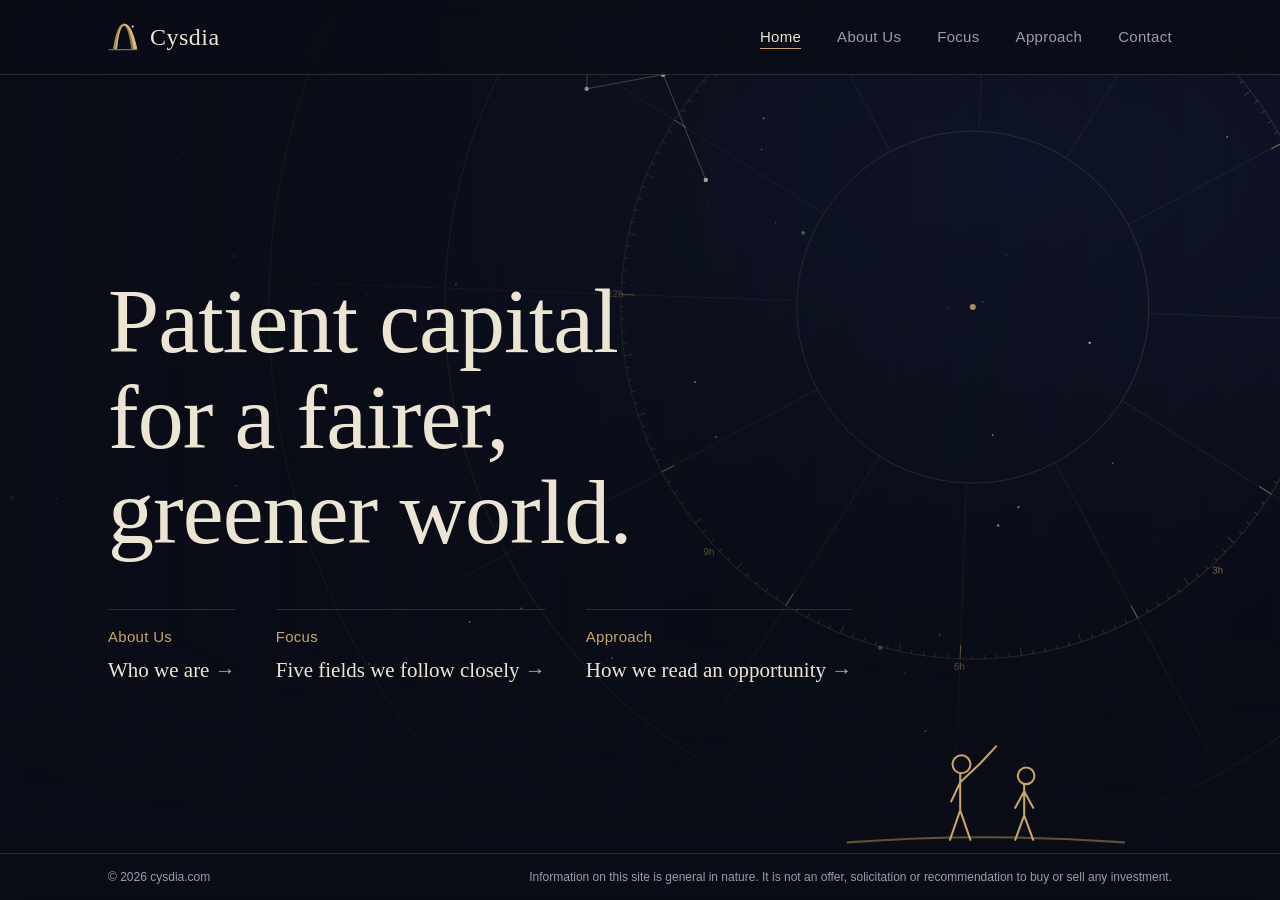
==== commit 05f49198: "Add files via upload" ====
--- a/index.html
+++ b/index.html
@@ -6,180 +6,15 @@
 <title>Cysdia</title>
 <meta name="description" content="Patient capital for a fairer, greener world. Hong Kong and New York.">
 <meta property="og:title" content="Cysdia">
-<meta property="og:description" content="Patient capital for a fairer, greener world.">
+<meta property="og:description" content="Patient capital for a fairer, greener world. Hong Kong and New York.">
 <meta name="theme-color" content="#0a0d17">
-<link rel="icon" href="data:image/svg+xml,%3Csvg%20style%3D%22background%3A%230a0d17%22%20xmlns%3D%22http%3A//www.w3.org/2000/svg%22%20viewBox%3D%220%200%2026%2026%22%20fill%3D%22none%22%20aria-hidden%3D%22true%22%3E%20%3Cline%20x1%3D%221%22%20y1%3D%2224%22%20x2%3D%2225%22%20y2%3D%2224%22%20stroke%3D%22%23ece5d3%22%20stroke-width%3D%220.8%22%20stroke-linecap%3D%22round%22%20opacity%3D%22.6%22/%3E%20%3Cpath%20d%3D%22M4.48%2023.29%20L4.84%2021.03%20L5.19%2018.97%20L5.55%2017.08%20L5.91%2015.34%20L6.28%2013.75%20L6.66%2012.29%20L7.03%2010.96%20L7.42%209.74%20L7.81%208.62%20L8.20%207.60%20L8.60%206.66%20L9.01%205.82%20L9.43%205.05%20L9.85%204.36%20L10.28%203.74%20L10.72%203.19%20L11.17%202.72%20L11.63%202.31%20L12.10%201.99%20L12.57%201.73%20L13.04%201.54%20L13.52%201.43%20L14.00%201.40%20L14.48%201.47%20L14.97%201.63%20L15.47%201.88%20L15.97%202.24%20L16.47%202.72%20L16.98%203.32%20L17.51%204.06%20L18.04%204.94%20L18.58%205.99%20L19.13%207.23%20L19.69%208.67%20L20.26%2010.33%20L20.85%2012.26%20L21.45%2014.47%20L22.07%2017.00%20L22.70%2019.89%20L23.35%2023.18%20L20.35%2023.80%20L19.90%2020.70%20L19.45%2017.97%20L19.01%2015.57%20L18.58%2013.46%20L18.15%2011.62%20L17.73%2010.02%20L17.32%208.63%20L16.91%207.43%20L16.51%206.41%20L16.12%205.55%20L15.74%204.82%20L15.36%204.23%20L14.98%203.76%20L14.62%203.39%20L14.26%203.11%20L13.92%202.93%20L13.57%202.83%20L13.24%202.80%20L12.91%202.84%20L12.57%202.96%20L12.24%203.14%20L11.90%203.39%20L11.56%203.71%20L11.22%204.10%20L10.88%204.56%20L10.53%205.09%20L10.19%205.70%20L9.85%206.40%20L9.51%207.18%20L9.18%208.05%20L8.84%209.03%20L8.51%2010.11%20L8.18%2011.30%20L7.85%2012.61%20L7.53%2014.06%20L7.20%2015.65%20L6.89%2017.40%20L6.57%2019.31%20L6.26%2021.42%20L5.95%2023.72%20Z%22%20fill%3D%22%237d6640%22/%3E%20%3Cpath%20d%3D%22M7.76%2023.72%20L8.00%2021.47%20L8.24%2019.42%20L8.49%2017.55%20L8.74%2015.84%20L9.00%2014.28%20L9.26%2012.86%20L9.53%2011.56%20L9.81%2010.39%20L10.08%209.32%20L10.37%208.35%20L10.65%207.49%20L10.95%206.71%20L11.24%206.01%20L11.54%205.40%20L11.84%204.87%20L12.15%204.41%20L12.46%204.02%20L12.77%203.70%20L13.09%203.44%20L13.42%203.26%20L13.76%203.15%20L14.12%203.12%20L14.48%203.16%20L14.86%203.27%20L15.25%203.47%20L15.64%203.75%20L16.05%204.14%20L16.47%204.62%20L16.90%205.22%20L17.35%205.95%20L17.80%206.82%20L18.26%207.83%20L18.72%209.02%20L19.20%2010.39%20L19.69%2011.97%20L20.18%2013.77%20L20.69%2015.83%20L21.20%2018.16%20L21.72%2020.80%20L22.25%2023.79%20L20.35%2023.80%20L19.90%2020.70%20L19.45%2017.97%20L19.01%2015.57%20L18.58%2013.46%20L18.15%2011.62%20L17.73%2010.02%20L17.32%208.63%20L16.91%207.43%20L16.51%206.41%20L16.12%205.55%20L15.74%204.82%20L15.36%204.23%20L14.98%203.76%20L14.62%203.39%20L14.26%203.11%20L13.92%202.93%20L13.57%202.83%20L13.24%202.80%20L12.91%202.84%20L12.57%202.96%20L12.24%203.14%20L11.90%203.39%20L11.56%203.71%20L11.22%204.10%20L10.88%204.56%20L10.53%205.09%20L10.19%205.70%20L9.85%206.40%20L9.51%207.18%20L9.18%208.05%20L8.84%209.03%20L8.51%2010.11%20L8.18%2011.30%20L7.85%2012.61%20L7.53%2014.06%20L7.20%2015.65%20L6.89%2017.40%20L6.57%2019.31%20L6.26%2021.42%20L5.95%2023.72%20Z%22%20fill%3D%22%238f7547%22/%3E%20%3Cpath%20d%3D%22M6.27%2023.29%20L6.55%2021.10%20L6.84%2019.08%20L7.14%2017.23%20L7.44%2015.53%20L7.74%2013.97%20L8.06%2012.54%20L8.38%2011.23%20L8.71%2010.02%20L9.04%208.91%20L9.39%207.90%20L9.74%206.97%20L10.10%206.13%20L10.47%205.36%20L10.85%204.67%20L11.25%204.05%20L11.65%203.51%20L12.07%203.03%20L12.51%202.63%20L12.96%202.30%20L13.42%202.05%20L13.90%201.87%20L14.40%201.77%20L14.91%201.76%20L15.43%201.84%20L15.96%202.01%20L16.49%202.28%20L17.04%202.66%20L17.59%203.15%20L18.16%203.76%20L18.73%204.51%20L19.32%205.40%20L19.92%206.45%20L20.53%207.67%20L21.15%209.09%20L21.79%2010.74%20L22.45%2012.62%20L23.12%2014.77%20L23.81%2017.23%20L24.51%2020.02%20L25.23%2023.19%20L23.35%2023.18%20L22.70%2019.89%20L22.07%2017.00%20L21.45%2014.47%20L20.85%2012.26%20L20.26%2010.33%20L19.69%208.67%20L19.13%207.23%20L18.58%205.99%20L18.04%204.94%20L17.51%204.06%20L16.98%203.32%20L16.47%202.72%20L15.97%202.24%20L15.47%201.88%20L14.97%201.63%20L14.48%201.47%20L14.00%201.40%20L13.52%201.43%20L13.04%201.54%20L12.57%201.73%20L12.10%201.99%20L11.63%202.31%20L11.17%202.72%20L10.72%203.19%20L10.28%203.74%20L9.85%204.36%20L9.43%205.05%20L9.01%205.82%20L8.60%206.66%20L8.20%207.60%20L7.81%208.62%20L7.42%209.74%20L7.03%2010.96%20L6.66%2012.29%20L6.28%2013.75%20L5.91%2015.34%20L5.55%2017.08%20L5.19%2018.97%20L4.84%2021.03%20L4.48%2023.29%20Z%22%20fill%3D%22%23a88a55%22/%3E%20%3Cpath%20d%3D%22M6.27%2023.29%20L6.55%2021.10%20L6.84%2019.08%20L7.14%2017.23%20L7.44%2015.53%20L7.74%2013.97%20L8.06%2012.54%20L8.38%2011.23%20L8.71%2010.02%20L9.04%208.91%20L9.39%207.90%20L9.74%206.97%20L10.10%206.13%20L10.47%205.36%20L10.85%204.67%20L11.25%204.05%20L11.65%203.51%20L12.07%203.03%20L12.51%202.63%20L12.96%202.30%20L13.42%202.05%20L13.90%201.87%20L14.40%201.77%20L14.91%201.76%20L15.43%201.84%20L15.96%202.01%20L16.49%202.28%20L17.04%202.66%20L17.59%203.15%20L18.16%203.76%20L18.73%204.51%20L19.32%205.40%20L19.92%206.45%20L20.53%207.67%20L21.15%209.09%20L21.79%2010.74%20L22.45%2012.62%20L23.12%2014.77%20L23.81%2017.23%20L24.51%2020.02%20L25.23%2023.19%20L22.25%2023.79%20L21.72%2020.80%20L21.20%2018.16%20L20.69%2015.83%20L20.18%2013.77%20L19.69%2011.97%20L19.20%2010.39%20L18.72%209.02%20L18.26%207.83%20L17.80%206.82%20L17.35%205.95%20L16.90%205.22%20L16.47%204.62%20L16.05%204.14%20L15.64%203.75%20L15.25%203.47%20L14.86%203.27%20L14.48%203.16%20L14.12%203.12%20L13.76%203.15%20L13.42%203.26%20L13.09%203.44%20L12.77%203.70%20L12.46%204.02%20L12.15%204.41%20L11.84%204.87%20L11.54%205.40%20L11.24%206.01%20L10.95%206.71%20L10.65%207.49%20L10.37%208.35%20L10.08%209.32%20L9.81%2010.39%20L9.53%2011.56%20L9.26%2012.86%20L9.00%2014.28%20L8.74%2015.84%20L8.49%2017.55%20L8.24%2019.42%20L8.00%2021.47%20L7.76%2023.72%20Z%22%20fill%3D%22%23d9b878%22/%3E%20%3Ccircle%20cx%3D%2221.5%22%20cy%3D%224%22%20r%3D%220.9%22%20fill%3D%22%23ece5d3%22/%3E%20%3C/svg%3E">
-<style>
-/* Layout: statement-led and stacked, after the reference sites. A night-sky hero with a turning star chart, a large mission statement, a typographic list of focus areas, then approach and contact. Deliberately dark-only. */
-:root {
-  --night: #0a0d17;
-  --night-2: #10152a;
-  --starlight: #ece5d3;
-  --dim: #9a9cb0;
-  --brass: #c8a568;
-  --hair: rgba(236, 229, 211, 0.14);
-  --display: Georgia, "Times New Roman", serif;
-  --body: Verdana, Helvetica, Arial, sans-serif;
-  --mono: Verdana, Helvetica, Arial, sans-serif;
-  color-scheme: dark;
-}
-* { box-sizing: border-box; }
-html { scroll-behavior: smooth; }
-@media (prefers-reduced-motion: reduce) { html { scroll-behavior: auto; } }
-body {
-  margin: 0;
-  background: var(--night);
-  color: var(--starlight);
-  font: 15px/1.75 var(--body);
-  -webkit-font-smoothing: antialiased;
-}
-a { color: inherit; }
-a:focus-visible, button:focus-visible { outline: 1px solid var(--brass); outline-offset: 4px; }
-
-.wrap { max-width: 1160px; margin: 0 auto; padding-inline: clamp(16px, 5vw, 48px); }
-
-/* Header */
-header.top { position: absolute; top: env(safe-area-inset-top, 0px); left: 0; right: 0; z-index: 3; }
-header.top .wrap { display: flex; justify-content: space-between; align-items: center; gap: 16px 24px; padding-block: 28px; flex-wrap: wrap; }
-.mark { display: flex; align-items: center; gap: 12px; text-decoration: none; }
-.mark svg { width: 30px; height: 30px; flex: none; }
-.mark span { font-family: var(--display); font-size: 24px; letter-spacing: 0.02em; }
-nav { display: flex; gap: clamp(18px, 3vw, 36px); flex-wrap: wrap; }
-nav a { text-decoration: none; font-size: 15px; letter-spacing: 0.02em; color: var(--dim); transition: color .3s; }
-nav a:hover { color: var(--starlight); }
-
-/* Hero */
-.hero { position: relative; overflow: hidden; background: radial-gradient(120% 90% at 78% 20%, var(--night-2) 0%, var(--night) 60%); }
-.hero canvas { position: absolute; inset: 0; width: 100%; height: 100%; display: block; }
-.hero .wrap { position: relative; z-index: 2; padding-block: clamp(150px, 22vw, 230px) clamp(80px, 10vw, 120px); }
-.coords { font-family: var(--mono); font-size: 12px; letter-spacing: 0.08em; color: var(--brass); margin: 0 0 28px; }
-h1 {
-  font-family: var(--display); font-weight: 400; margin: 0; max-width: 15ch;
-  font-size: clamp(42px, 7.4vw, 92px); line-height: 1.04; letter-spacing: -0.01em; text-wrap: balance;
-}
-.hero-links { display: flex; flex-wrap: wrap; gap: 14px 40px; margin-top: 48px; }
-.hero-links a {
-  display: grid; gap: 2px; text-decoration: none; min-width: 0;
-  padding-top: 14px; border-top: 1px solid var(--hair); max-width: 20rem; transition: border-color .3s;
-}
-.hero-links a:hover { border-color: var(--brass); }
-.hero-links small { font-size: 15px; letter-spacing: 0.02em; color: var(--brass); }
-.hero-links span { font-family: var(--display); font-size: 21px; }
-.hero-links span::after { content: " →"; color: var(--brass); }
-
-/* Sections */
-section { border-top: 1px solid var(--hair); }
-section .wrap { padding-block: clamp(72px, 10vw, 128px); }
-.eyebrow { display: flex; align-items: baseline; gap: 14px; font-size: 15px; letter-spacing: 0.02em; color: var(--brass); margin: 0 0 22px; }
-h2 { font-family: var(--display); font-weight: 400; font-size: clamp(32px, 4.6vw, 52px); line-height: 1.1; margin: 0; max-width: 18ch; text-wrap: balance; }
-.intro { max-width: 38rem; color: var(--dim); margin: 24px 0 0; }
-
-/* Mission statement */
-.mission .wrap { display: grid; grid-template-columns: minmax(0, 0.32fr) minmax(0, 1fr); gap: 24px 64px; }
-.statement { font-family: var(--display); font-size: clamp(26px, 3.4vw, 40px); line-height: 1.3; margin: 0; text-wrap: pretty; }
-.mission .sub { grid-column: 2; display: grid; grid-template-columns: repeat(2, minmax(0, 1fr)); gap: 24px 48px; margin-top: 24px; color: var(--dim); }
-.mission .sub p { margin: 0; }
-
-/* Focus list */
-.focus-head { display: grid; grid-template-columns: minmax(0, 1fr) minmax(0, 1fr); gap: 24px 64px; align-items: end; margin-bottom: clamp(36px, 5vw, 56px); }
-.focus-head .intro { margin: 0; }
-.sectors { list-style: none; margin: 0; padding: 0; border-top: 1px solid var(--hair); }
-.sector {
-  display: grid; grid-template-columns: minmax(0, 1fr) minmax(0, 22rem); gap: 8px 48px; align-items: baseline;
-  padding-block: clamp(20px, 2.6vw, 30px); border-bottom: 1px solid var(--hair);
-}
-.sector h3 {
-  font-family: var(--display); font-weight: 400; margin: 0; line-height: 1.05;
-  font-size: clamp(28px, 4vw, 44px); letter-spacing: -0.01em; transition: color .35s, transform .35s;
-}
-.sector p { margin: 0; color: var(--dim); }
-.sector p b { display: block; font-weight: 400; margin-bottom: 4px; }
-.sector:hover h3 { color: var(--brass); transform: translateX(6px); }
-@media (prefers-reduced-motion: reduce) { .sector h3 { transition: none; } .sector:hover h3 { transform: none; } }
-
-/* Approach */
-.principles { display: grid; grid-template-columns: repeat(3, minmax(0, 1fr)); gap: clamp(28px, 4vw, 56px); margin-top: clamp(48px, 7vw, 80px); }
-.principle { min-width: 0; display: grid; gap: 14px; align-content: start; }
-.principle svg { width: 64px; height: 64px; }
-.principle h3 { font-family: var(--display); font-weight: 400; font-size: 26px; margin: 0; }
-.principle .term { font-size: 15px; color: var(--dim); margin: -6px 0 0; }
-.principle p { margin: 0; }
-
-/* Values strip */
-.values { display: grid; grid-template-columns: repeat(4, minmax(0, 1fr)); margin-top: clamp(56px, 8vw, 96px); border-top: 1px solid var(--hair); }
-.value { padding: 24px 24px 0 0; min-width: 0; }
-.value + .value { padding-left: 24px; border-left: 1px solid var(--hair); }
-.value h4 { margin: 0 0 6px; font-family: var(--display); font-weight: 400; font-size: 22px; }
-.value p { margin: 0; font-size: 15px; color: var(--dim); }
-
-/* Contact */
-.contact .wrap { display: grid; grid-template-columns: minmax(0, 1.1fr) minmax(0, 0.9fr); gap: 48px 80px; align-items: end; }
-.address { display: grid; gap: 22px; }
-.address .row { display: grid; gap: 4px; }
-.address .label { font-size: 15px; letter-spacing: 0.02em; color: var(--dim); }
-.email-line { display: flex; flex-wrap: wrap; align-items: baseline; gap: 12px 18px; }
-.email { font-family: var(--display); font-size: clamp(22px, 2.6vw, 28px); overflow-wrap: anywhere; user-select: all; }
-.copy {
-  font: 14px var(--body); letter-spacing: 0.02em;
-  background: none; color: var(--brass); border: 1px solid var(--brass); border-radius: 999px;
-  padding: 8px 16px; cursor: pointer; transition: background .25s, color .25s;
-}
-.copy:hover { background: var(--brass); color: var(--night); }
-
-
-/* Central Park gallery */
-.park-head { display: grid; grid-template-columns: minmax(0, 0.32fr) minmax(0, 1fr); gap: 16px 64px; margin-bottom: clamp(32px, 5vw, 56px); }
-.park-body { display: grid; gap: 28px; min-width: 0; }
-.offices { display: flex; flex-wrap: wrap; gap: 16px 56px; margin: 0; }
-.offices div { display: grid; gap: 2px; padding-top: 12px; border-top: 1px solid var(--hair); min-width: 12rem; }
-.offices dt { font-family: var(--display); font-size: 22px; }
-.offices dd { margin: 0; font-family: var(--mono); font-size: 12px; letter-spacing: 0.06em; color: var(--dim); }
-.w3w { color: var(--dim); text-decoration: none; font-family: var(--mono); font-size: 12.5px; letter-spacing: 0.02em; border-bottom: 1px solid var(--hair); transition: color .25s, border-color .25s; overflow-wrap: anywhere; }
-.w3w:hover { color: var(--starlight); border-color: var(--brass); }
-.offices .clock { color: var(--brass); font-variant-numeric: tabular-nums; }
-.park-note { margin: 0; max-width: 40rem; color: var(--dim); font-size: clamp(17px, 1.6vw, 19px); }
-.park-grid { display: grid; grid-template-columns: minmax(0, 1fr); }
-.park-grid figure { margin: 0; min-width: 0; display: grid; gap: 10px; align-content: start; }
-
-.park-grid img { width: 100%; height: auto; max-width: 100%; object-fit: cover; display: block; aspect-ratio: 3 / 2; filter: saturate(0.82) contrast(1.04); }
-.park-grid .p-wide img { aspect-ratio: 21 / 9; object-position: 50% 62%; filter: saturate(0.85) brightness(0.92) contrast(1.05); }
-.park-grid figcaption { font-family: var(--mono); font-size: 11.5px; letter-spacing: 0.06em; color: var(--dim); }
-.park-grid .p-wide { position: relative; }
-.photo-credit { position: absolute; right: 8px; bottom: 6px; font-size: 10px; color: rgba(236,229,211,0.55); text-shadow: 0 0 4px rgba(0,0,0,0.6); }
-.photo-credit a { text-decoration: none; }
-@media (max-width: 860px) {
-  .park-head { grid-template-columns: minmax(0, 1fr); }
-  .park-grid .p-wide img { aspect-ratio: 16 / 10; }
-}
-
-footer { border-top: 1px solid var(--hair); }
-footer .wrap { padding-block: 32px; display: flex; justify-content: space-between; gap: 16px 40px; flex-wrap: wrap; font-size: 13px; color: var(--dim); }
-footer p { margin: 0; max-width: 48rem; }
-
-@media (max-width: 860px) {
-  .mission .wrap, .focus-head, .contact .wrap { grid-template-columns: minmax(0, 1fr); }
-  .mission .sub { grid-column: 1; }
-  .sector { grid-template-columns: minmax(0, 1fr); }
-  .principles { grid-template-columns: minmax(0, 1fr); }
-  .principle { grid-template-columns: 64px minmax(0, 1fr); column-gap: 22px; }
-  .principle svg { grid-row: span 3; }
-  .values { grid-template-columns: repeat(2, minmax(0, 1fr)); }
-  .value:nth-child(3) { padding-left: 0; border-left: 0; }
-  .value:nth-child(n+3) { padding-top: 24px; }
-}
-@media (max-width: 520px) {
-  .mission .sub { grid-template-columns: minmax(0, 1fr); }
-  .principle { grid-template-columns: minmax(0, 1fr); }
-  .principle svg { grid-row: auto; width: 52px; height: 52px; }
-  .values { grid-template-columns: minmax(0, 1fr); }
-  .value, .value + .value { padding-left: 0; border-left: 0; }
-}
-</style>
+<link rel="icon" href="favicon.svg" type="image/svg+xml">
+<link rel="stylesheet" href="styles.css">
 </head>
-<body>
+<body class="home">
 <header class="top">
   <div class="wrap">
-    <a class="mark" href="#top" aria-label="Cysdia, home">
+    <a class="mark" href="index.html" aria-label="Cysdia, home">
       <svg viewBox="0 0 26 26" fill="none" aria-hidden="true">
         <line x1="1" y1="24" x2="25" y2="24" stroke="#ece5d3" stroke-width="0.8" stroke-linecap="round" opacity=".6"/>
         <path d="M4.48 23.29 L4.84 21.03 L5.19 18.97 L5.55 17.08 L5.91 15.34 L6.28 13.75 L6.66 12.29 L7.03 10.96 L7.42 9.74 L7.81 8.62 L8.20 7.60 L8.60 6.66 L9.01 5.82 L9.43 5.05 L9.85 4.36 L10.28 3.74 L10.72 3.19 L11.17 2.72 L11.63 2.31 L12.10 1.99 L12.57 1.73 L13.04 1.54 L13.52 1.43 L14.00 1.40 L14.48 1.47 L14.97 1.63 L15.47 1.88 L15.97 2.24 L16.47 2.72 L16.98 3.32 L17.51 4.06 L18.04 4.94 L18.58 5.99 L19.13 7.23 L19.69 8.67 L20.26 10.33 L20.85 12.26 L21.45 14.47 L22.07 17.00 L22.70 19.89 L23.35 23.18 L20.35 23.80 L19.90 20.70 L19.45 17.97 L19.01 15.57 L18.58 13.46 L18.15 11.62 L17.73 10.02 L17.32 8.63 L16.91 7.43 L16.51 6.41 L16.12 5.55 L15.74 4.82 L15.36 4.23 L14.98 3.76 L14.62 3.39 L14.26 3.11 L13.92 2.93 L13.57 2.83 L13.24 2.80 L12.91 2.84 L12.57 2.96 L12.24 3.14 L11.90 3.39 L11.56 3.71 L11.22 4.10 L10.88 4.56 L10.53 5.09 L10.19 5.70 L9.85 6.40 L9.51 7.18 L9.18 8.05 L8.84 9.03 L8.51 10.11 L8.18 11.30 L7.85 12.61 L7.53 14.06 L7.20 15.65 L6.89 17.40 L6.57 19.31 L6.26 21.42 L5.95 23.72 Z" fill="#7d6640"/>
@@ -190,309 +25,44 @@
       </svg>
       <span>Cysdia</span>
     </a>
-    <nav aria-label="Sections">
-      <a href="#about">About Us</a>
-      <a href="#focus">Focus</a>
-      <a href="#approach">Approach</a>
-      <a href="#contact">Contact</a>
+    <nav aria-label="Main">
+      <a href="index.html" aria-current="page">Home</a>
+      <a href="about.html">About Us</a>
+      <a href="focus.html">Focus</a>
+      <a href="approach.html">Approach</a>
+      <a href="contact.html">Contact</a>
     </nav>
   </div>
 </header>
 
-<main id="top">
+<main>
   <div class="hero">
     <canvas id="sky" aria-hidden="true"></canvas>
+      <svg class="stargazers" viewBox="0 0 220 120" fill="none" aria-hidden="true" stroke="#c8a568" stroke-width="1.6" stroke-linecap="round" stroke-linejoin="round">
+        <path d="M2 112 Q110 104 218 112" opacity=".45"/>
+        <circle cx="91" cy="51" r="7"/>
+        <path d="M90 58 L90 87 M90 87 L82 110 M90 87 L98 110 M90 65 L106 50 L118 37 M90 65 L83 80"/>
+        <circle cx="141.5" cy="60" r="6.5"/>
+        <path d="M140 66.5 L140 91 M140 91 L133 110 M140 91 L147 110 M140 72 L133 85 M140 72 L147 85"/>
+      </svg>
     <div class="wrap">
       <h1>Patient capital for a fairer, greener world.</h1>
       <div class="hero-links">
-        <a href="#focus"><small>Focus</small><span>Five fields we follow closely</span></a>
-        <a href="#approach"><small>Approach</small><span>How we read an opportunity</span></a>
+        <a href="about.html"><small>About Us</small><span>Who we are</span></a>
+        <a href="focus.html"><small>Focus</small><span>Five fields we follow closely</span></a>
+        <a href="approach.html"><small>Approach</small><span>How we read an opportunity</span></a>
       </div>
     </div>
   </div>
-
-  <section id="about" class="mission">
-    <div class="wrap">
-      <p class="eyebrow">About Us</p>
-      <div>
-        <p class="statement">We put capital to work where it can build lasting value, for its owners and for the world it touches.</p>
-      </div>
-      <div class="sub">
-        <p>We take a long view and keep to no fixed timetable. Some of what we do seeks a market return, some seeks none, and much of it seeks both. Every commitment is held to the same care and the same discipline.</p>
-        <p>We keep company with investors, operators, scientists and community builders across Asia, the Americas and beyond.</p>
-      </div>
-    </div>
-  </section>
-
-
-  <section class="park" aria-label="Central Park, New York">
-    <div class="wrap">
-      <div class="park-head">
-        <p class="eyebrow">Presence</p>
-        <div class="park-body">
-          <p class="park-note">Between Hong Kong and New York, on both sides of the Pacific.</p>
-          <dl class="offices">
-            <div><dt>Hong Kong</dt><dd><span class="clock" data-tz="Asia/Hong_Kong">&nbsp;</span> local time</dd><dd><a class="w3w" href="https://what3words.com/song.uptake.umbrellas" target="_blank" rel="noopener">///song.uptake.umbrellas</a></dd></div>
-            <div><dt>New York</dt><dd><span class="clock" data-tz="America/New_York">&nbsp;</span> local time</dd><dd><a class="w3w" href="https://what3words.com/camp.cross.lion" target="_blank" rel="noopener">///camp.cross.lion</a></dd></div>
-          </dl>
-        </div>
-      </div>
-      <div class="park-grid">
-        <figure class="p-wide"><img src="[data-uri]